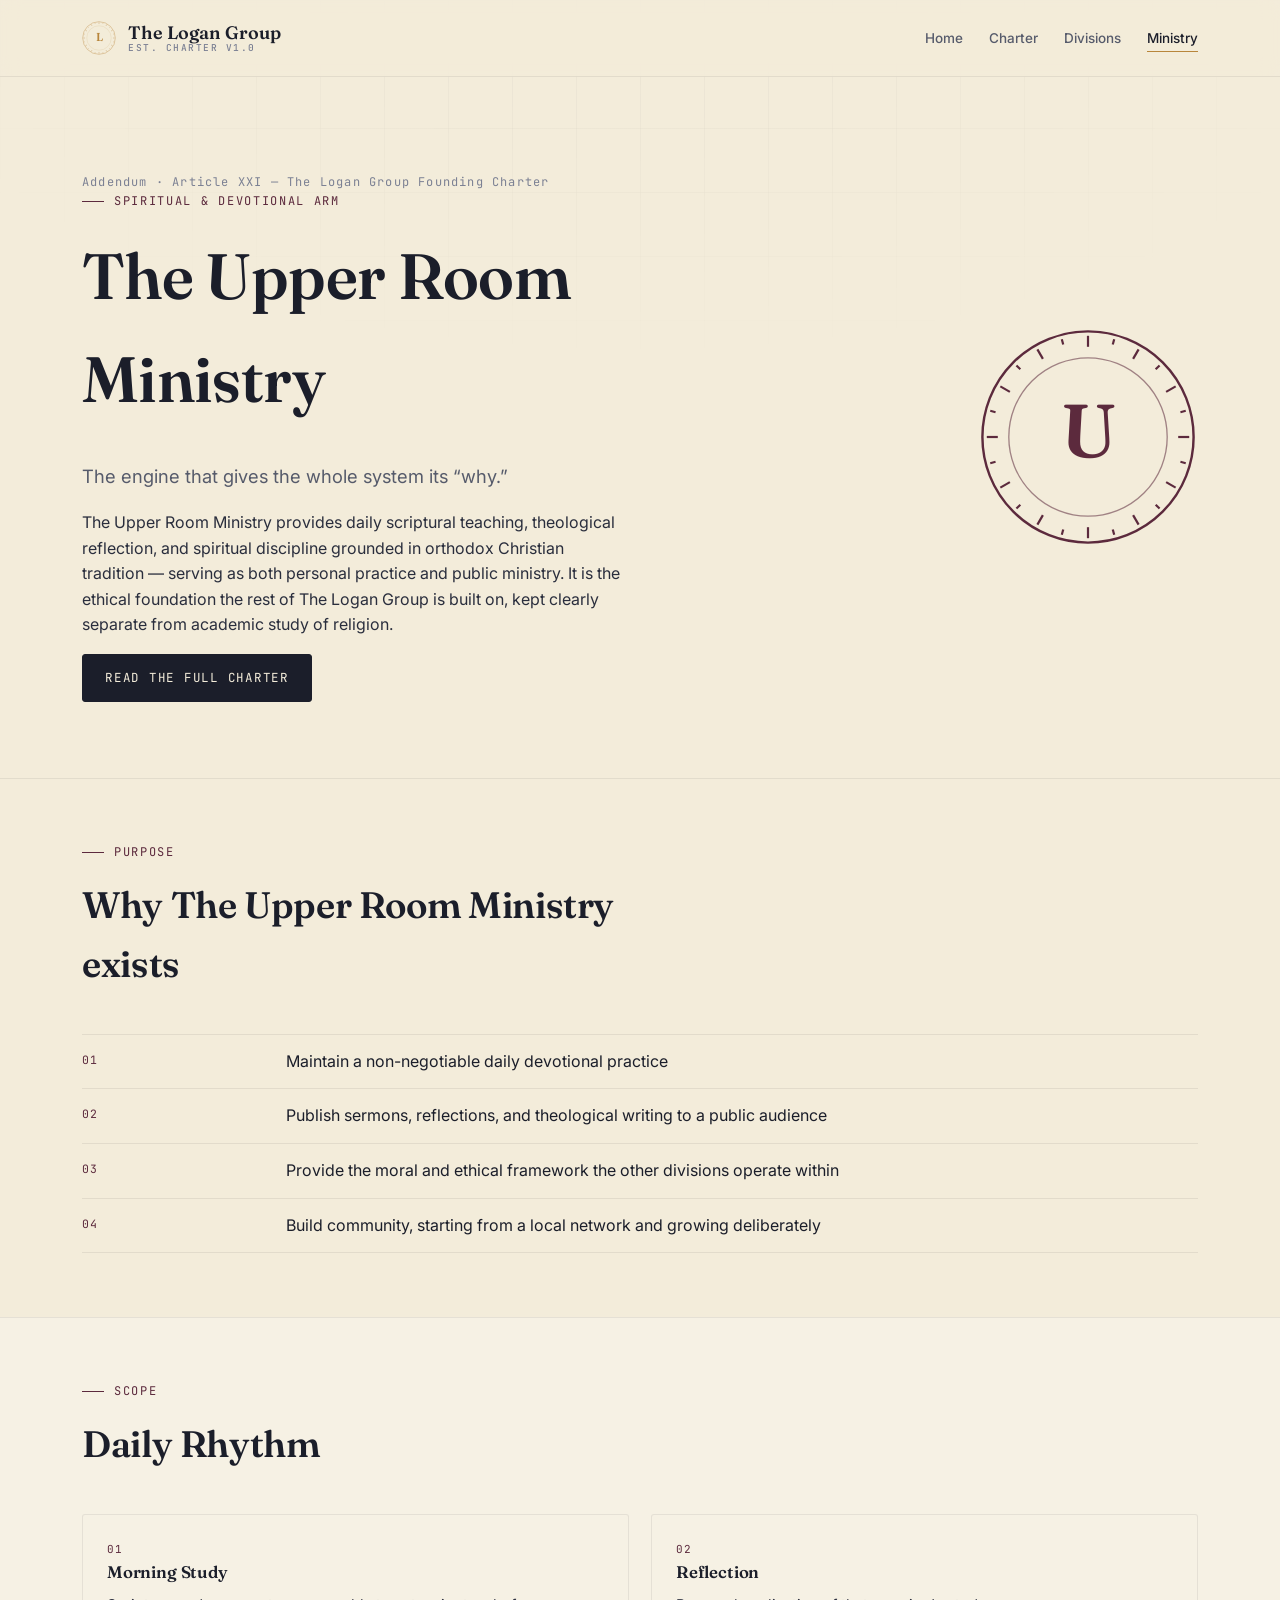
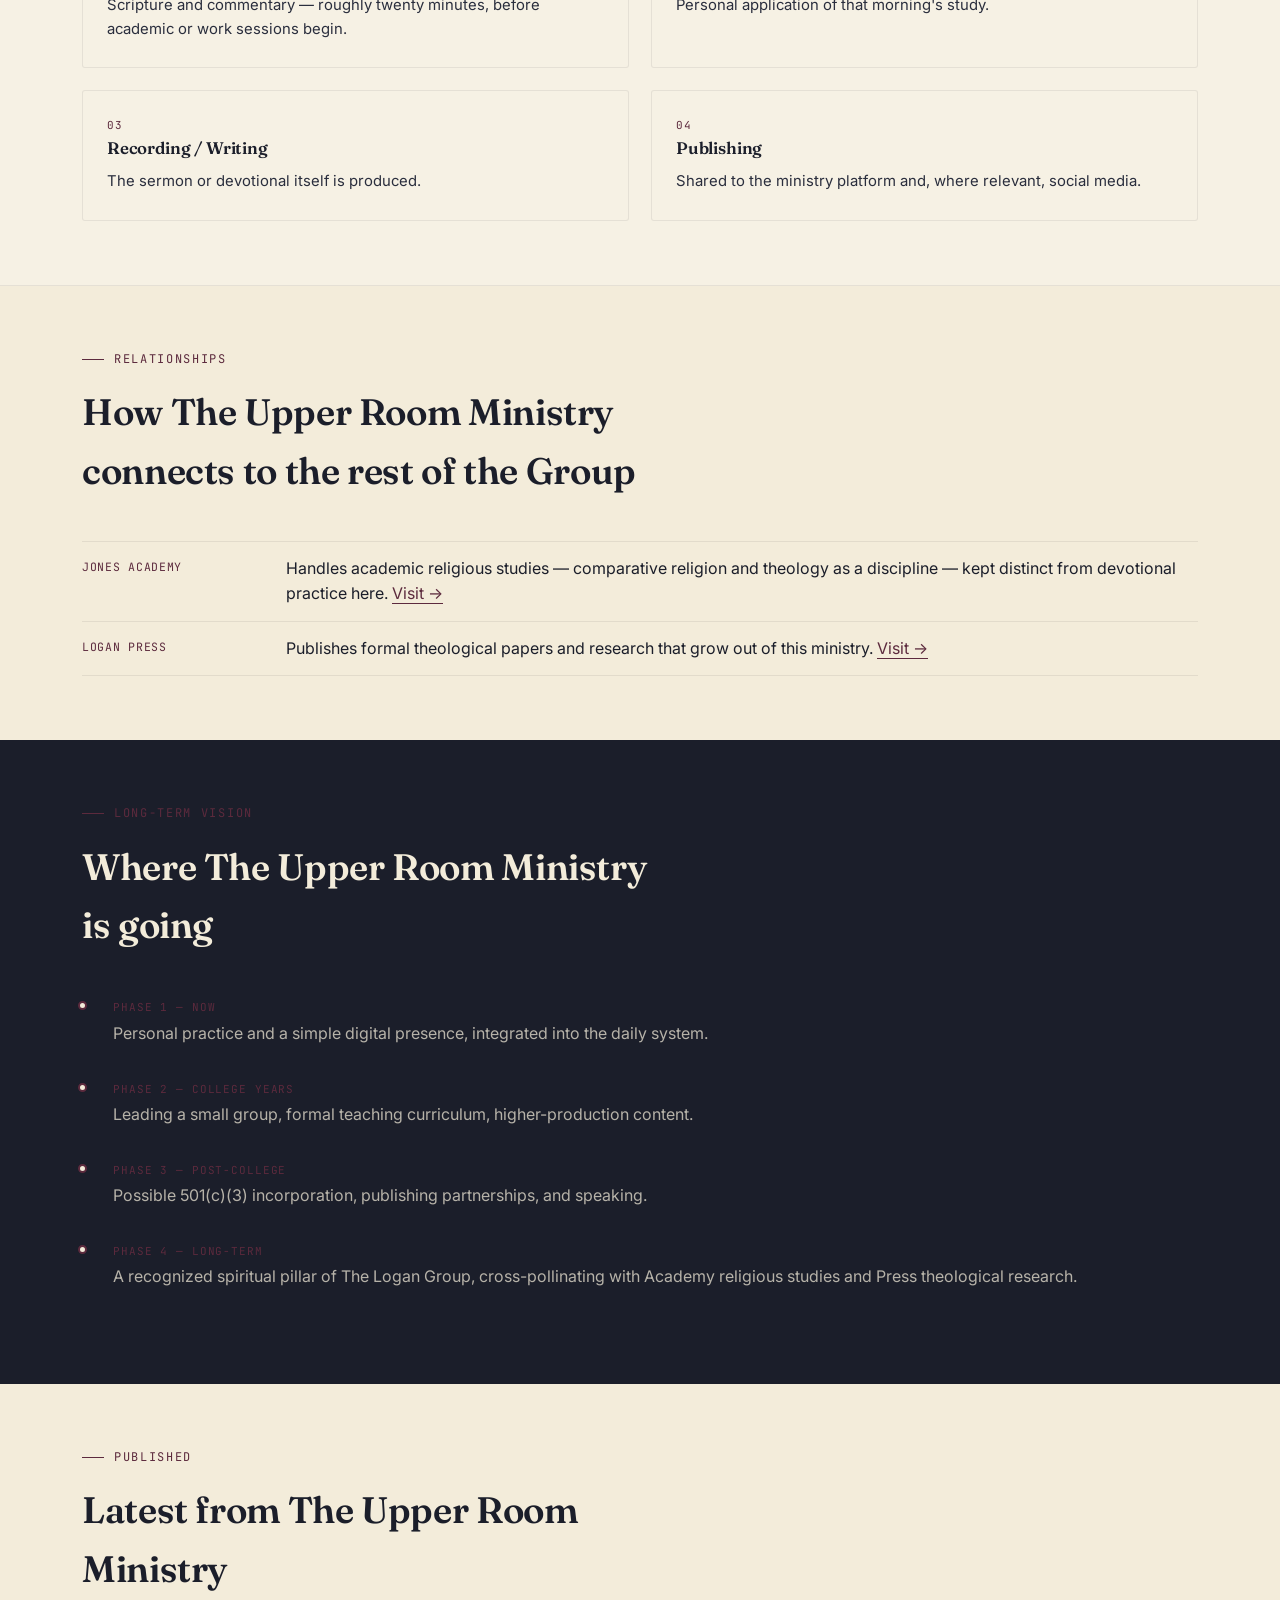
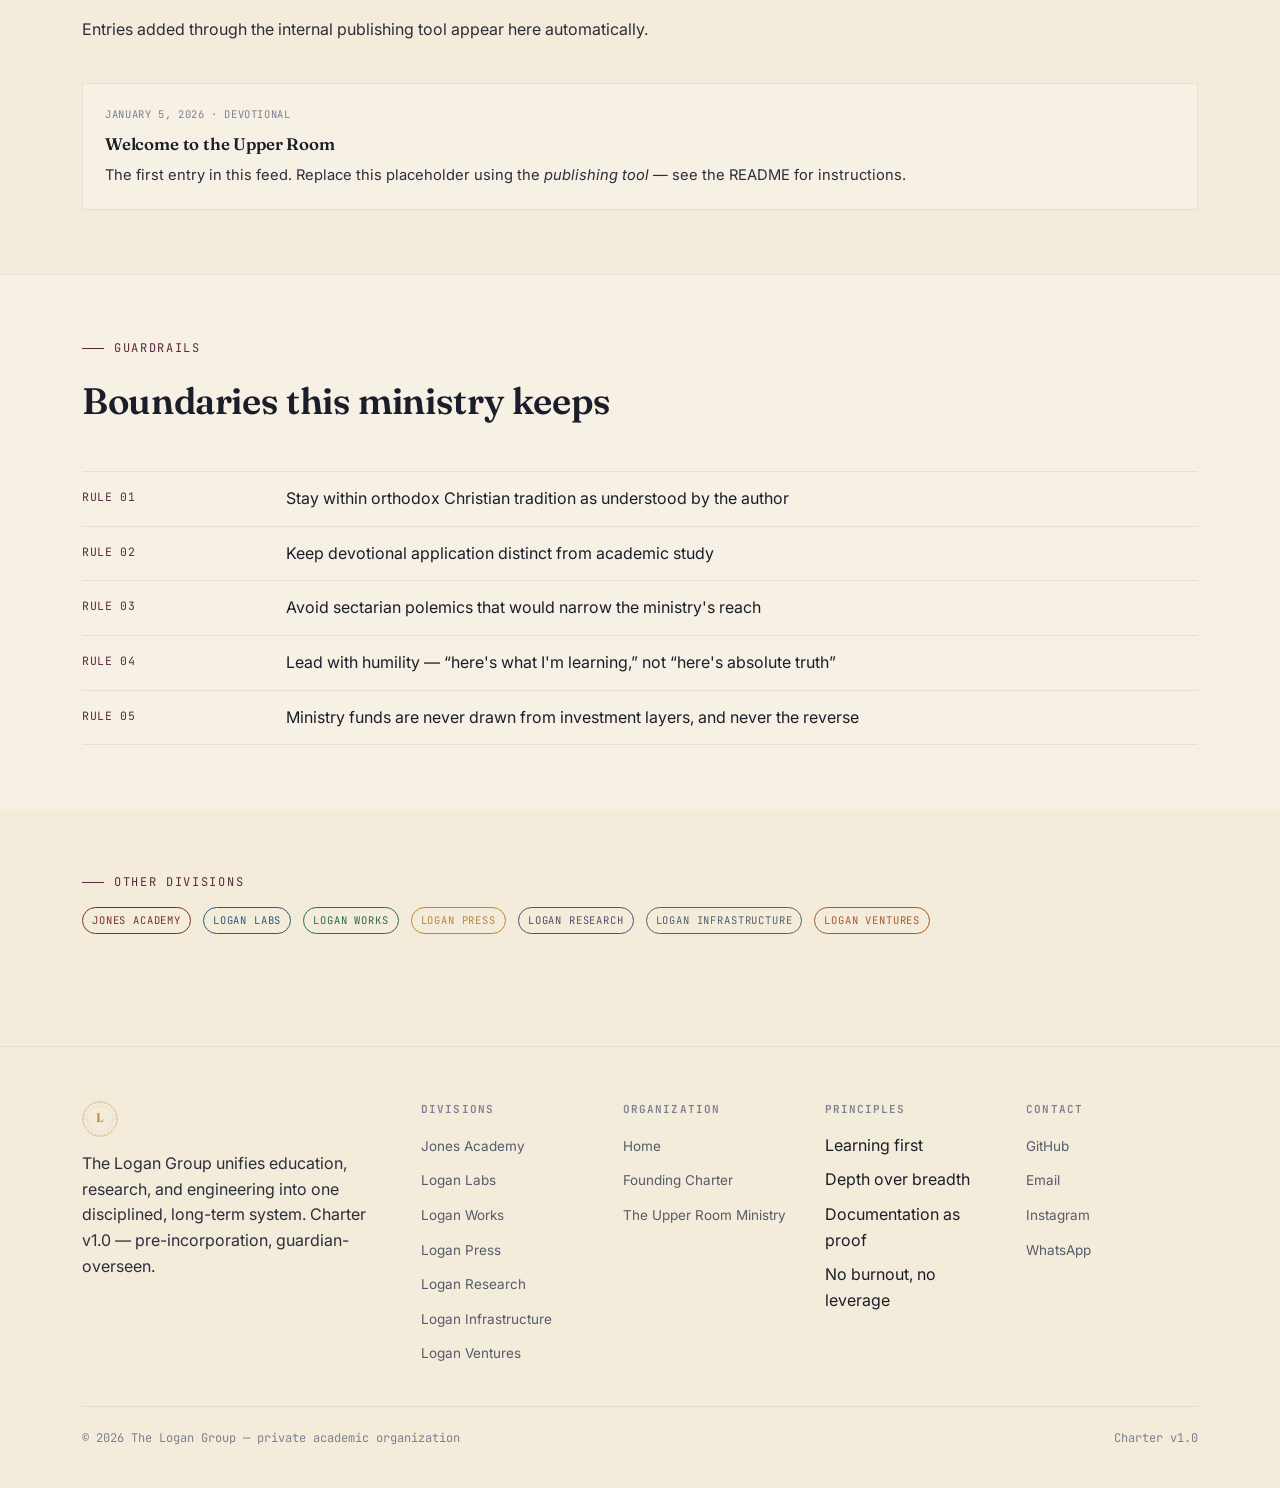
==== ministry.html @ 3ebbcb5c "redesign" ====
<!DOCTYPE html>
<html lang="en">
<head>
<meta charset="UTF-8" />
<meta name="viewport" content="width=device-width, initial-scale=1.0" />
<title>The Upper Room Ministry — The Logan Group</title>
<meta name="description" content="The Upper Room Ministry provides daily scriptural teaching, theological reflection, and spiritual discipline grounded in orthodox Christian tradition — ser" />
<link rel="icon" href="favicon.ico" sizes="any" />
<link rel="icon" href="assets/img/favicon.svg" type="image/svg+xml" />
<link rel="apple-touch-icon" href="assets/img/apple-touch-icon.png" />
<link rel="stylesheet" href="assets/css/style.css" />
<meta property="og:title" content="The Upper Room Ministry — The Logan Group" />
<meta property="og:description" content="The Upper Room Ministry provides daily scriptural teaching, theological reflection, and spiritual discipline grounded in orthodox Christian tradition — ser" />
<meta property="og:type" content="website" />

</head>
<body style="--accent:var(--acc-ministry)">
  <header class="site-header">
    <div class="wrap">
      <a class="brand" href="./index.html">
        <div class="seal" data-letter="L" data-color="var(--brass)" data-ring="true" style="width:34px;height:34px"></div>
        <span class="brand-name">The Logan Group<small>Est. Charter v1.0</small></span>
      </a>
      <nav class="main-nav" aria-label="Primary">
        <ul>
          <li><a href="index.html">Home</a></li>
          <li><a href="charter.html">Charter</a></li>
          <li><a href="index.html#divisions">Divisions</a></li>
          <li><a href="ministry.html" aria-current="page">Ministry</a></li>
        </ul>
      </nav>
      <button class="nav-toggle" aria-label="Toggle menu" aria-expanded="false">
        <span></span><span></span><span></span>
      </button>
    </div>
  </header>
  <div class="mobile-nav" aria-label="Mobile">
    <ul>
      <li><a href="index.html">Home</a></li>
          <li><a href="charter.html">Charter</a></li>
          <li><a href="index.html#divisions">Divisions</a></li>
          <li><a href="ministry.html">Ministry</a></li>
    </ul>
  </div>

  <section class="hero">
    <div class="wrap grid cols-2" style="align-items:center;">
      <div class="reveal">
        <div class="article-no">Addendum · Article XXI &mdash; The Logan Group Founding Charter</div>
        <div class="eyebrow">Spiritual & Devotional Arm</div>
        
        <h1>The Upper Room Ministry</h1>
        <p class="lede">The engine that gives the whole system its “why.”</p>
        <p>The Upper Room Ministry provides daily scriptural teaching, theological reflection, and spiritual discipline grounded in orthodox Christian tradition — serving as both personal practice and public ministry. It is the ethical foundation the rest of The Logan Group is built on, kept clearly separate from academic study of religion.</p>
        <a class="btn primary" href="charter.html">Read the full Charter</a>
      </div>
      <div class="hero-seal-wrap reveal" style="--i:1">
        <div class="seal" data-letter="U" data-color="var(--acc-ministry)" data-ring="true" style="width:220px;height:220px"></div>
      </div>
    </div>
  </section>

  <hr class="rule" />

  <section>
    <div class="wrap">
      <div class="section-head reveal">
        <div class="eyebrow">Purpose</div>
        <h2>Why The Upper Room Ministry exists</h2>
      </div>
      <ul class="kv-list reveal">
        <li><span class="k">01</span><span class="v">Maintain a non-negotiable daily devotional practice</span></li><li><span class="k">02</span><span class="v">Publish sermons, reflections, and theological writing to a public audience</span></li><li><span class="k">03</span><span class="v">Provide the moral and ethical framework the other divisions operate within</span></li><li><span class="k">04</span><span class="v">Build community, starting from a local network and growing deliberately</span></li>
      </ul>
    </div>
  </section>

  <section style="background:var(--cream-ink);border-top:1px solid var(--paper-line);border-bottom:1px solid var(--paper-line);">
    <div class="wrap">
      <div class="section-head reveal">
        <div class="eyebrow">Scope</div>
        <h2>Daily Rhythm</h2>
      </div>
      <div class="grid cols-2 reveal-stagger">
        <div class="card reveal" style="--i:0">
          <div class="num">01</div>
          <h3>Morning Study</h3>
          <p>Scripture and commentary — roughly twenty minutes, before academic or work sessions begin.</p>
        </div>
        <div class="card reveal" style="--i:1">
          <div class="num">02</div>
          <h3>Reflection</h3>
          <p>Personal application of that morning's study.</p>
        </div>
        <div class="card reveal" style="--i:2">
          <div class="num">03</div>
          <h3>Recording / Writing</h3>
          <p>The sermon or devotional itself is produced.</p>
        </div>
        <div class="card reveal" style="--i:3">
          <div class="num">04</div>
          <h3>Publishing</h3>
          <p>Shared to the ministry platform and, where relevant, social media.</p>
        </div>
      </div>
    </div>
  </section>

  <section>
    <div class="wrap">
      <div class="section-head reveal">
        <div class="eyebrow">Relationships</div>
        <h2>How The Upper Room Ministry connects to the rest of the Group</h2>
      </div>
      <ul class="kv-list reveal">
        <li><span class="k">Jones Academy</span><span class="v">Handles academic religious studies — comparative religion and theology as a discipline — kept distinct from devotional practice here. <a href="jones-academy.html" style="color:var(--accent);text-decoration:none;border-bottom:1px solid currentColor;">Visit &rarr;</a></span></li>
          <li><span class="k">Logan Press</span><span class="v">Publishes formal theological papers and research that grow out of this ministry. <a href="logan-press.html" style="color:var(--accent);text-decoration:none;border-bottom:1px solid currentColor;">Visit &rarr;</a></span></li>
      </ul>
    </div>
  </section>

  <section class="dark">
    <div class="wrap">
      <div class="section-head reveal">
        <div class="eyebrow" style="--accent:var(--acc-ministry)">Long-Term Vision</div>
        <h2>Where The Upper Room Ministry is going</h2>
      </div>
      <ul class="timeline reveal" style="--accent:var(--acc-ministry)">
        <li><div class="phase">Phase 1 — Now</div><p style="margin:0;">Personal practice and a simple digital presence, integrated into the daily system.</p></li>
        <li><div class="phase">Phase 2 — College Years</div><p style="margin:0;">Leading a small group, formal teaching curriculum, higher-production content.</p></li>
        <li><div class="phase">Phase 3 — Post-College</div><p style="margin:0;">Possible 501(c)(3) incorporation, publishing partnerships, and speaking.</p></li>
        <li><div class="phase">Phase 4 — Long-Term</div><p style="margin:0;">A recognized spiritual pillar of The Logan Group, cross-pollinating with Academy religious studies and Press theological research.</p></li>
      </ul>
    </div>
  </section>

  <section>
    <div class="wrap">
      <div class="section-head reveal">
        <div class="eyebrow">Published</div>
        <h2>Latest from The Upper Room Ministry</h2>
        <p>Entries added through the internal publishing tool appear here automatically.</p>
      </div>
      <div data-resource-feed="assets/data/ministry.json"></div>
    </div>
  </section>
  
  <section style="background:var(--cream-ink);border-top:1px solid var(--paper-line);">
    <div class="wrap">
      <div class="section-head reveal">
        <div class="eyebrow" style="--accent:var(--acc-ministry)">Guardrails</div>
        <h2>Boundaries this ministry keeps</h2>
      </div>
      <ul class="kv-list reveal">
        <li><span class="k">Rule 01</span><span class="v">Stay within orthodox Christian tradition as understood by the author</span></li><li><span class="k">Rule 02</span><span class="v">Keep devotional application distinct from academic study</span></li><li><span class="k">Rule 03</span><span class="v">Avoid sectarian polemics that would narrow the ministry's reach</span></li><li><span class="k">Rule 04</span><span class="v">Lead with humility — “here's what I'm learning,” not “here's absolute truth”</span></li><li><span class="k">Rule 05</span><span class="v">Ministry funds are never drawn from investment layers, and never the reverse</span></li>
      </ul>
    </div>
  </section>

  <section>
    <div class="wrap reveal">
      <div class="eyebrow">Other Divisions</div>
      <div><a class="tag" href="jones-academy.html" style="color:var(--acc-academy);text-decoration:none;margin:0 8px 8px 0;">Jones Academy</a>
        <a class="tag" href="logan-labs.html" style="color:var(--acc-labs);text-decoration:none;margin:0 8px 8px 0;">Logan Labs</a>
        <a class="tag" href="logan-works.html" style="color:var(--acc-works);text-decoration:none;margin:0 8px 8px 0;">Logan Works</a>
        <a class="tag" href="logan-press.html" style="color:var(--acc-press);text-decoration:none;margin:0 8px 8px 0;">Logan Press</a>
        <a class="tag" href="logan-research.html" style="color:var(--acc-research);text-decoration:none;margin:0 8px 8px 0;">Logan Research</a>
        <a class="tag" href="logan-infrastructure.html" style="color:var(--acc-infra);text-decoration:none;margin:0 8px 8px 0;">Logan Infrastructure</a>
        <a class="tag" href="logan-ventures.html" style="color:var(--acc-ventures);text-decoration:none;margin:0 8px 8px 0;">Logan Ventures</a></div>
    </div>
  </section>

  <footer class="site-footer">
    <div class="wrap">
      <div class="footer-grid footer-grid-5">
        <div>
          <div class="seal" data-letter="L" data-color="var(--brass)" data-ring="true" style="width:36px;height:36px"></div>
          <p style="margin-top:14px;max-width:34ch;">The Logan Group unifies education, research, and engineering into one disciplined, long-term system. Charter v1.0 &mdash; pre-incorporation, guardian-overseen.</p>
        </div>
        <div>
          <h4>Divisions</h4>
          <ul>
            <li><a href="jones-academy.html">Jones Academy</a></li>
          <li><a href="logan-labs.html">Logan Labs</a></li>
          <li><a href="logan-works.html">Logan Works</a></li>
          <li><a href="logan-press.html">Logan Press</a></li>
          <li><a href="logan-research.html">Logan Research</a></li>
          <li><a href="logan-infrastructure.html">Logan Infrastructure</a></li>
          <li><a href="logan-ventures.html">Logan Ventures</a></li>
          </ul>
        </div>
        <div>
          <h4>Organization</h4>
          <ul>
            <li><a href="./index.html">Home</a></li>
            <li><a href="./charter.html">Founding Charter</a></li>
            <li><a href="./ministry.html">The Upper Room Ministry</a></li>
          </ul>
        </div>
        <div>
          <h4>Principles</h4>
          <ul>
            <li>Learning first</li>
            <li>Depth over breadth</li>
            <li>Documentation as proof</li>
            <li>No burnout, no leverage</li>
          </ul>
        </div>
        <div>
          <h4>Contact</h4>
          <ul>
            <li><a href="https://github.com/joneslogan1106" target="_blank" rel="noopener">GitHub</a></li>
            <li><a href="mailto:loganjones110613@gmail.com">Email</a></li>
            <li><a href="https://www.instagram.com/loeasy68" target="_blank" rel="noopener">Instagram</a></li>
            <li><a href="https://wa.me/12404995414" target="_blank" rel="noopener">WhatsApp</a></li>
          </ul>
        </div>
      </div>
      <hr class="rule" />
      <div class="footer-bottom" style="margin-top:22px;">
        <span>&copy; <span id="year"></span> The Logan Group &mdash; private academic organization</span>
        <span>Charter v1.0</span>
      </div>
    </div>
  </footer>
<script>document.getElementById('year').textContent = new Date().getFullYear();</script>
<script src="assets/js/main.js"></script>
</body>
</html>
---- assets/css/style.css ----
/* ==========================================================================
   THE LOGAN GROUP — core stylesheet
   Design language: an illuminated charter meets a systems-engineering
   blueprint. Parchment + ink, brass seals, hairline grids, monospace
   article numbering.
   ========================================================================== */

@import url('https://fonts.googleapis.com/css2?family=Fraunces:ital,opsz,wght@0,9..144,300;0,9..144,500;0,9..144,600;0,9..144,700;1,9..144,500&family=Inter:wght@400;500;600&family=JetBrains+Mono:wght@400;500&display=swap');

:root{
  --ink:        #1B1E2A;
  --ink-soft:   #2A2E3D;
  --parchment:  #F3ECDA;
  --parchment-2:#EAE0C6;
  --paper-line: rgba(27,30,42,0.08);
  --brass:      #B8863B;
  --brass-light:#D9A857;
  --slate:      #565B6B;
  --slate-soft: #7B8093;
  --cream-ink:  #F6F1E4;

  /* division accents */
  --acc-academy:  #7A2E2E;
  --acc-labs:     #2E5A78;
  --acc-works:    #2E6B4F;
  --acc-press:    #B8863B;
  --acc-research: #5B4A6E;
  --acc-infra:    #55606E;
  --acc-ventures: #A8592E;
  --acc-ministry: #5C2A3D;
  --acc-group:    #B8863B;

  --font-display: 'Fraunces', 'Iowan Old Style', ui-serif, Georgia, serif;
  --font-body: 'Inter', -apple-system, BlinkMacSystemFont, 'Segoe UI', sans-serif;
  --font-mono: 'JetBrains Mono', ui-monospace, SFMono-Regular, monospace;

  --radius: 3px;
  --wrap: 1180px;
}

@view-transition{ navigation: auto; }

*, *::before, *::after{ box-sizing: border-box; }
html{ scroll-behavior: smooth; }
@media (prefers-reduced-motion: reduce){
  html{ scroll-behavior: auto; }
  *, *::before, *::after{ animation-duration: 0.001ms !important; animation-iteration-count: 1 !important; transition-duration: 0.001ms !important; scroll-behavior: auto !important; }
}

body{
  margin:0;
  background: var(--parchment);
  color: var(--ink);
  font-family: var(--font-body);
  font-size: 16px;
  line-height: 1.6;
  -webkit-font-smoothing: antialiased;
}

body::before{
  content:"";
  position: fixed; inset:0;
  pointer-events:none;
  z-index: 0;
  opacity: .5;
  background-image:
    linear-gradient(var(--paper-line) 1px, transparent 1px),
    linear-gradient(90deg, var(--paper-line) 1px, transparent 1px);
  background-size: 64px 64px;
  mask-image: radial-gradient(ellipse 90% 60% at 50% 0%, #000 0%, transparent 70%);
}

h1,h2,h3,h4{
  font-family: var(--font-display);
  font-weight: 600;
  letter-spacing: -0.01em;
  margin: 0 0 .5em;
  color: var(--ink);
}
p{ margin: 0 0 1em; color: var(--ink-soft); }
a{ color: inherit; }

.wrap{ max-width: var(--wrap); margin: 0 auto; padding: 0 32px; position:relative; z-index:1; }

.eyebrow{
  font-family: var(--font-mono);
  font-size: 12px;
  letter-spacing: .14em;
  text-transform: uppercase;
  color: var(--accent, var(--brass));
  display:flex; align-items:center; gap:10px;
  margin-bottom: 14px;
}
.eyebrow::before{
  content:"";
  width: 22px; height: 1px;
  background: var(--accent, var(--brass));
  display:inline-block;
}

/* ---------------------------- header / nav ---------------------------- */
.site-header{
  position: sticky; top:0; z-index: 50;
  background: rgba(243,236,218,0.86);
  backdrop-filter: blur(10px) saturate(140%);
  border-bottom: 1px solid var(--paper-line);
}
.site-header .wrap{ display:flex; align-items:center; justify-content:space-between; height: 76px; }
.brand{ display:flex; align-items:center; gap:12px; text-decoration:none; }
.brand .seal{ width: 34px; height: 34px; }
.brand-name{ font-family: var(--font-display); font-weight:600; font-size:18px; line-height:1.1; }
.brand-name small{ display:block; font-family: var(--font-mono); font-size:9.5px; letter-spacing:.16em; color: var(--slate-soft); text-transform:uppercase; font-weight:500; }

.nav-toggle{ display:none; background:none; border:1px solid var(--paper-line); border-radius: var(--radius); width:42px; height:42px; cursor:pointer; }
.nav-toggle span{ display:block; width:18px; height:1.5px; background: var(--ink); margin: 4px auto; transition: transform .25s ease, opacity .25s ease; }

.main-nav ul{ list-style:none; display:flex; gap: 26px; margin:0; padding:0; }
.main-nav a{
  text-decoration:none; font-size: 13.5px; font-weight:500; color: var(--slate);
  position:relative; padding: 6px 0; transition: color .2s ease;
}
.main-nav a::after{
  content:""; position:absolute; left:0; right:100%; bottom:0; height:1px; background: var(--brass);
  transition: right .28s cubic-bezier(.4,0,.2,1);
}
.main-nav a:hover, .main-nav a[aria-current="page"]{ color: var(--ink); }
.main-nav a:hover::after, .main-nav a[aria-current="page"]::after{ right:0; }

/* ------------------------------- hero ---------------------------------- */
.hero{
  padding: 96px 0 76px;
  position:relative;
}
.hero .article-no{
  font-family: var(--font-mono); font-size:12px; color: var(--slate-soft);
  letter-spacing:.1em;
}
.hero h1{
  font-size: clamp(2.4rem, 5vw, 4.1rem);
  max-width: 14ch;
}
.hero .lede{
  font-size: 1.15rem; max-width: 62ch; color: var(--slate);
}
.hero-seal-wrap{ display:flex; justify-content:flex-end; }

.btn{
  display:inline-flex; align-items:center; gap:8px;
  font-family: var(--font-mono); font-size: 12.5px; letter-spacing:.06em; text-transform:uppercase;
  padding: 13px 22px; border-radius: var(--radius);
  border: 1px solid var(--ink); text-decoration:none; color: var(--ink);
  background: transparent; cursor:pointer;
  transition: background .25s ease, color .25s ease, transform .2s ease;
}
.btn:hover{ background: var(--ink); color: var(--parchment); transform: translateY(-1px); }
.btn.primary{ background: var(--ink); color: var(--parchment); }
.btn.primary:hover{ background: var(--accent, var(--brass)); border-color: var(--accent, var(--brass)); color: var(--ink); }

/* ------------------------------ sections -------------------------------- */
section{ padding: 64px 0; position:relative; }
.section-head{ max-width: 60ch; margin-bottom: 40px; }
.section-head h2{ font-size: clamp(1.6rem,3vw,2.3rem); }

.rule{ height:1px; background: var(--paper-line); border:none; margin: 0; }

.grid{ display:grid; gap: 22px; }
.grid.cols-2{ grid-template-columns: repeat(2,1fr); }
.grid.cols-3{ grid-template-columns: repeat(3,1fr); }
.grid.cols-4{ grid-template-columns: repeat(4,1fr); }

.card{
  background: var(--cream-ink);
  border: 1px solid var(--paper-line);
  border-radius: var(--radius);
  padding: 26px 24px;
  transition: transform .3s cubic-bezier(.4,0,.2,1), box-shadow .3s ease, border-color .3s ease;
}
.card:hover{ transform: translateY(-3px); box-shadow: 0 14px 30px -18px rgba(27,30,42,.35); border-color: var(--accent, var(--brass)); }
.card h3{ font-size: 1.05rem; margin-bottom:8px; }
.card p{ font-size: .93rem; margin-bottom:0; }
.card .num{ font-family: var(--font-mono); font-size:11px; color: var(--accent, var(--brass)); letter-spacing:.08em; }

/* ---------------------------- division index grid ------------------------ */
.div-grid{ display:grid; grid-template-columns: repeat(4,1fr); gap:1px; background: var(--paper-line); border:1px solid var(--paper-line); }
.div-card{
  background: var(--parchment); padding: 30px 24px; text-decoration:none; color:inherit;
  display:flex; flex-direction:column; gap:14px; min-height: 210px;
  position:relative; overflow:hidden;
  transition: background .3s ease;
}
.div-card:hover{ background: var(--cream-ink); }
.div-card .seal{ width:40px; height:40px; }
.div-card h3{ font-size:1.02rem; margin-bottom:2px; }
.div-card .role{ font-family: var(--font-mono); font-size:10.5px; letter-spacing:.08em; text-transform:uppercase; color: var(--accent); }
.div-card p{ font-size:.86rem; color: var(--slate); margin:0; }
.div-card .go{
  margin-top:auto; font-family: var(--font-mono); font-size:11px; color: var(--accent);
  display:flex; align-items:center; gap:6px; opacity:0; transform: translateX(-6px);
  transition: opacity .25s ease, transform .25s ease;
}
.div-card:hover .go{ opacity:1; transform: translateX(0); }
.div-card.inactive{ opacity: .55; }
.div-card.inactive::after{
  content:"DORMANT"; position:absolute; top:16px; right:16px; font-family: var(--font-mono);
  font-size:9px; letter-spacing:.14em; color: var(--slate-soft); border:1px solid var(--paper-line); padding:3px 7px; border-radius: 999px;
}

/* -------------------------------- lists ---------------------------------- */
.kv-list{ list-style:none; margin:0; padding:0; }
.kv-list li{ display:flex; gap:14px; padding: 14px 0; border-bottom:1px solid var(--paper-line); }
.kv-list li:first-child{ border-top:1px solid var(--paper-line); }
.kv-list .k{ font-family: var(--font-mono); font-size:11.5px; color: var(--accent, var(--brass)); min-width: 190px; text-transform:uppercase; letter-spacing:.06em; padding-top:2px; }
.kv-list .v{ flex:1; }

.timeline{ list-style:none; margin:0; padding:0; border-left: 1px solid var(--paper-line); }
.timeline li{ position:relative; padding: 4px 0 30px 30px; }
.timeline li::before{ content:""; position:absolute; left:-5px; top:6px; width:9px; height:9px; border-radius:50%; background: var(--parchment); border:2px solid var(--accent,var(--brass)); }
.timeline .phase{ font-family: var(--font-mono); font-size:11px; text-transform:uppercase; letter-spacing:.08em; color: var(--accent,var(--brass)); margin-bottom:4px; }

/* ------------------------------ resources -------------------------------- */
.res-card{ border:1px solid var(--paper-line); border-radius: var(--radius); padding:22px 22px; background: var(--cream-ink); }
.res-card + .res-card{ margin-top:14px; }
.res-card .meta{ font-family: var(--font-mono); font-size:10.5px; color: var(--slate-soft); text-transform:uppercase; letter-spacing:.06em; margin-bottom:8px; }
.res-card h3{ font-size:1.05rem; margin-bottom:6px; }
.res-card h3 a{ text-decoration:none; border-bottom: 1px solid var(--accent,var(--brass)); }
.res-card p{ font-size:.92rem; margin-bottom:0; }
.res-empty{ font-family: var(--font-mono); font-size: 12.5px; color: var(--slate-soft); padding: 20px 0; }

/* -------------------------------- footer --------------------------------- */
footer.site-footer{ border-top:1px solid var(--paper-line); padding: 54px 0 40px; margin-top: 40px; }
.footer-grid{ display:grid; grid-template-columns: 2fr repeat(3,1fr); gap: 30px; margin-bottom: 40px; }
.footer-grid.footer-grid-5{ grid-template-columns: 1.8fr repeat(4,1fr); }
.footer-grid h4{ font-family: var(--font-mono); font-size:11px; letter-spacing:.1em; text-transform:uppercase; color: var(--slate-soft); margin-bottom:14px; }
.footer-grid ul{ list-style:none; margin:0; padding:0; display:flex; flex-direction:column; gap:9px; }
.footer-grid a{ text-decoration:none; font-size:13.5px; color: var(--slate); transition: color .2s ease; }
.footer-grid a:hover{ color: var(--ink); }
.footer-bottom{ display:flex; justify-content:space-between; align-items:center; font-size:12px; color: var(--slate-soft); font-family: var(--font-mono); }

/* ------------------------------ reveal on scroll -------------------------- */
.reveal{ opacity:0; transform: translateY(18px); transition: opacity .7s cubic-bezier(.16,1,.3,1), transform .7s cubic-bezier(.16,1,.3,1); }
.reveal.in-view{ opacity:1; transform: translateY(0); }
.reveal-stagger > *{ transition-delay: calc(var(--i,0) * 70ms); }

/* --------------------------------- misc ---------------------------------- */
.dark{ background: var(--ink); color: var(--parchment); }
.dark p{ color: rgba(243,236,218,0.72); }
.dark h1,.dark h2,.dark h3{ color: var(--parchment); }
.dark .card{ background: var(--ink-soft); border-color: rgba(243,236,218,.1); }
.dark .rule{ background: rgba(243,236,218,.12); }

.tag{
  font-family: var(--font-mono); font-size:10.5px; text-transform:uppercase; letter-spacing:.08em;
  border:1px solid currentColor; color: var(--accent,var(--brass)); padding:4px 9px; border-radius:999px; display:inline-block;
}

.mobile-nav{
  position: fixed; inset:76px 0 0 0; background: var(--parchment); z-index:49;
  transform: translateY(-8px); opacity:0; pointer-events:none;
  transition: opacity .25s ease, transform .25s ease;
  padding: 30px 32px; overflow:auto;
}
.mobile-nav.open{ opacity:1; transform: translateY(0); pointer-events:auto; }
.mobile-nav ul{ list-style:none; margin:0; padding:0; display:flex; flex-direction:column; }
.mobile-nav a{ display:block; padding: 16px 0; border-bottom:1px solid var(--paper-line); text-decoration:none; font-family: var(--font-display); font-size: 1.4rem; color: var(--ink); }

@media (max-width: 900px){
  .main-nav{ display:none; }
  .nav-toggle{ display:block; }
  .div-grid{ grid-template-columns: repeat(2,1fr); }
  .grid.cols-3, .grid.cols-4{ grid-template-columns: repeat(2,1fr); }
  .footer-grid{ grid-template-columns: 1fr 1fr; }
  .footer-grid.footer-grid-5{ grid-template-columns: 1fr 1fr; }
  .hero-seal-wrap{ justify-content:flex-start; margin-top:28px; }
}
@media (max-width: 560px){
  .div-grid{ grid-template-columns: 1fr; }
  .grid.cols-2, .grid.cols-3, .grid.cols-4{ grid-template-columns: 1fr; }
  .footer-grid{ grid-template-columns: 1fr; }
  .kv-list li{ flex-direction:column; gap:4px; }
  .kv-list .k{ min-width:0; }
  .wrap{ padding: 0 20px; }
}
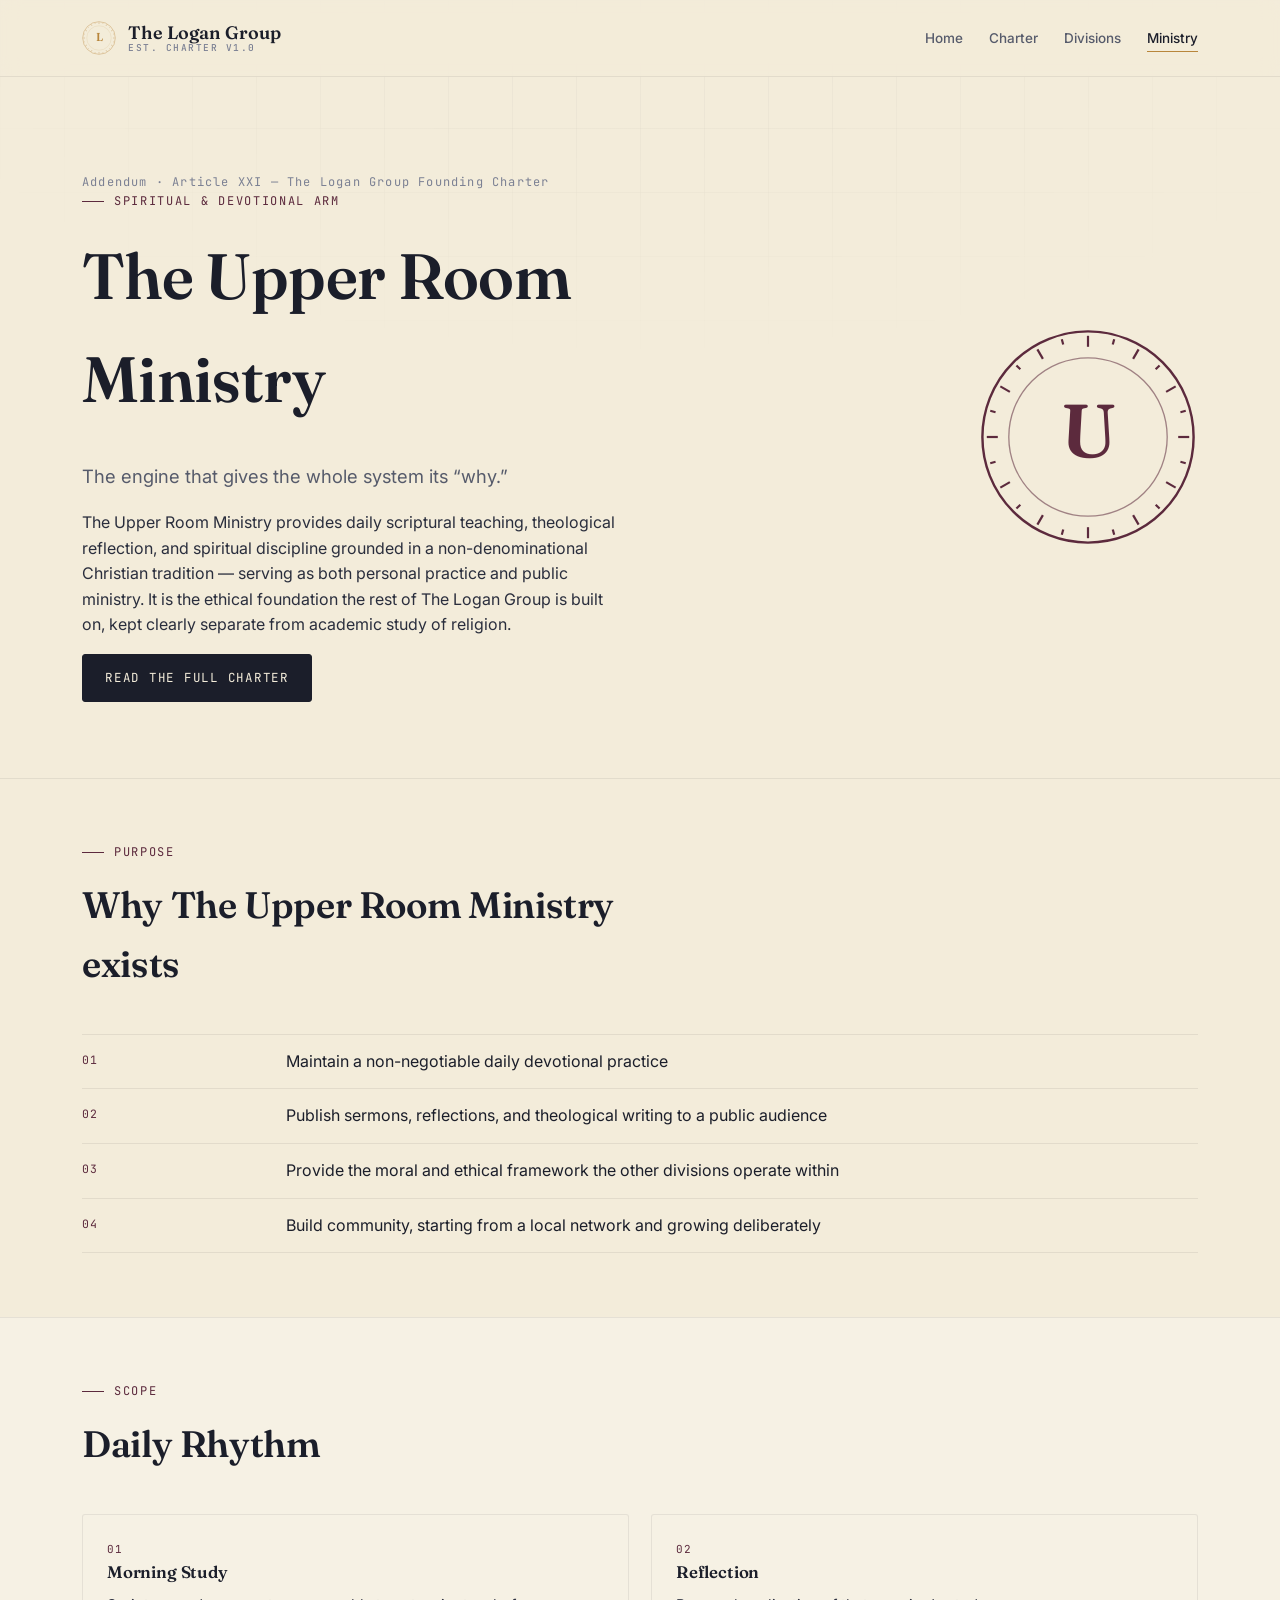
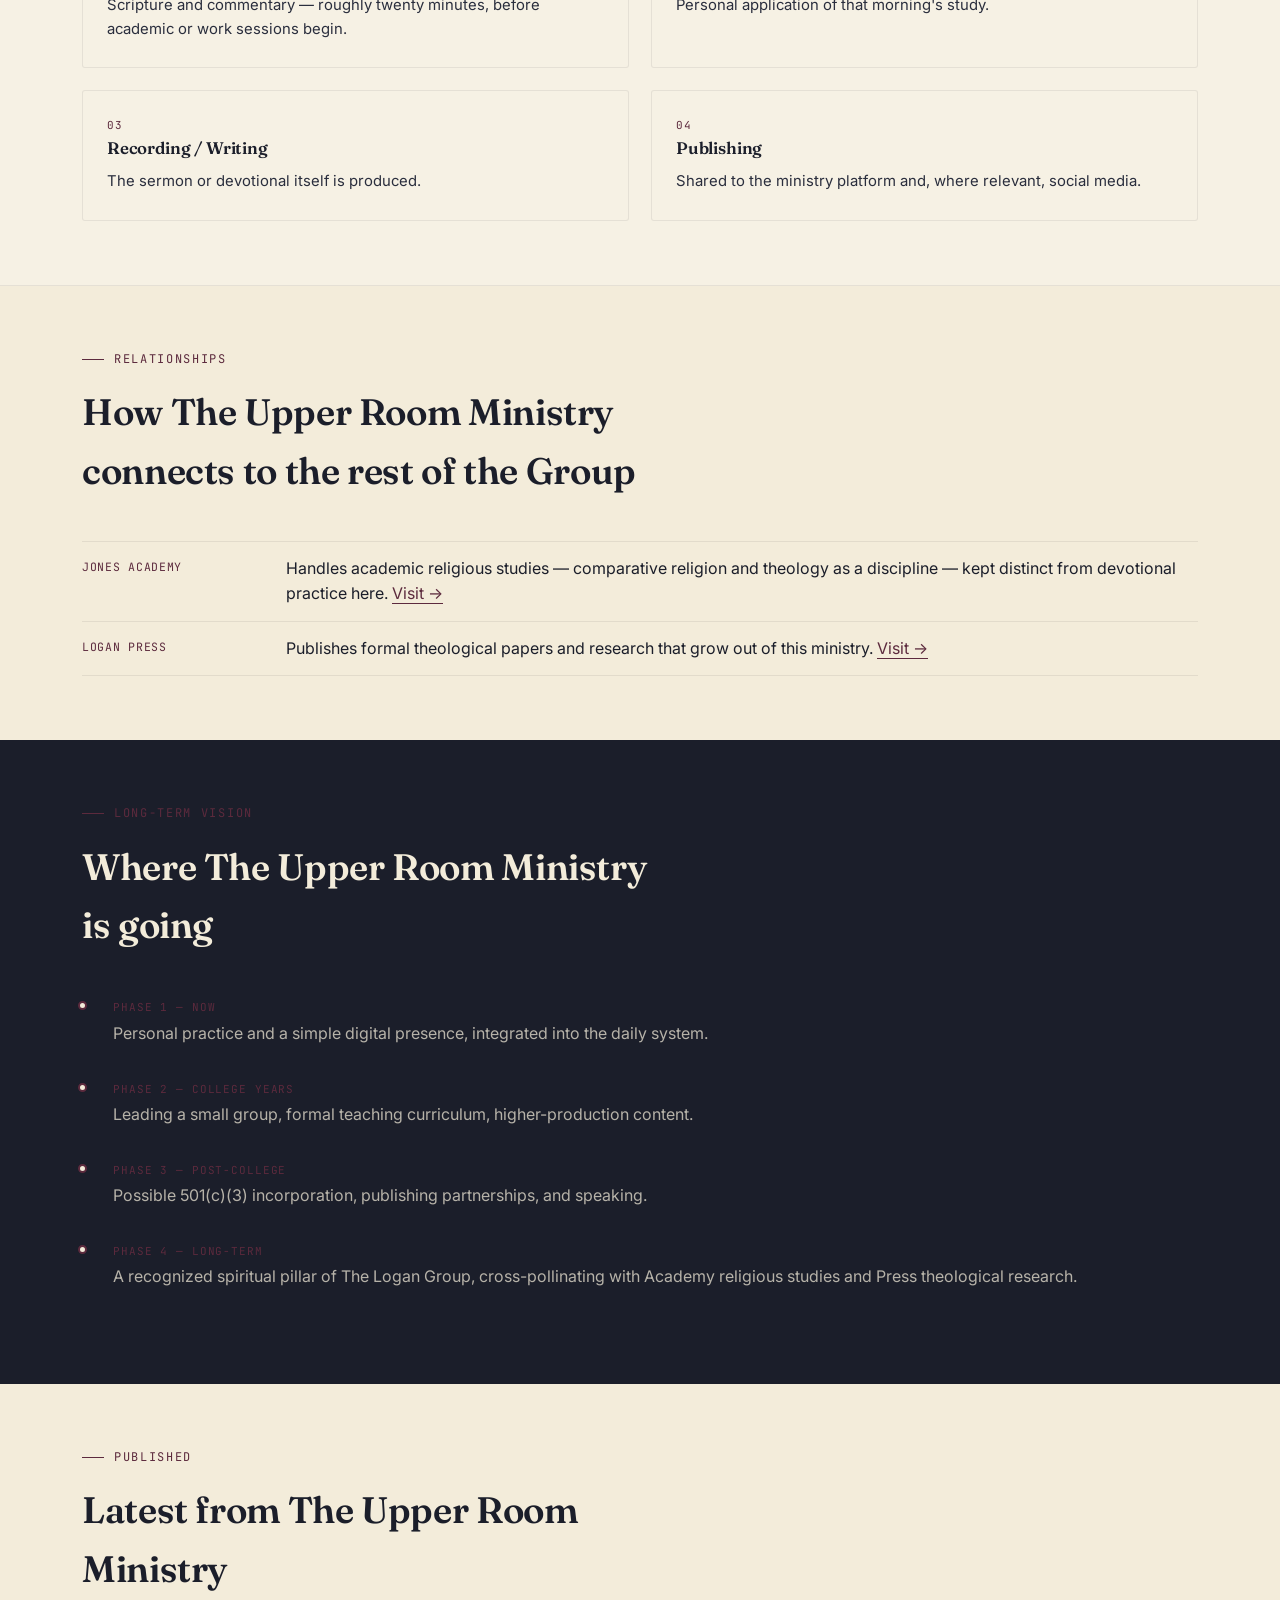
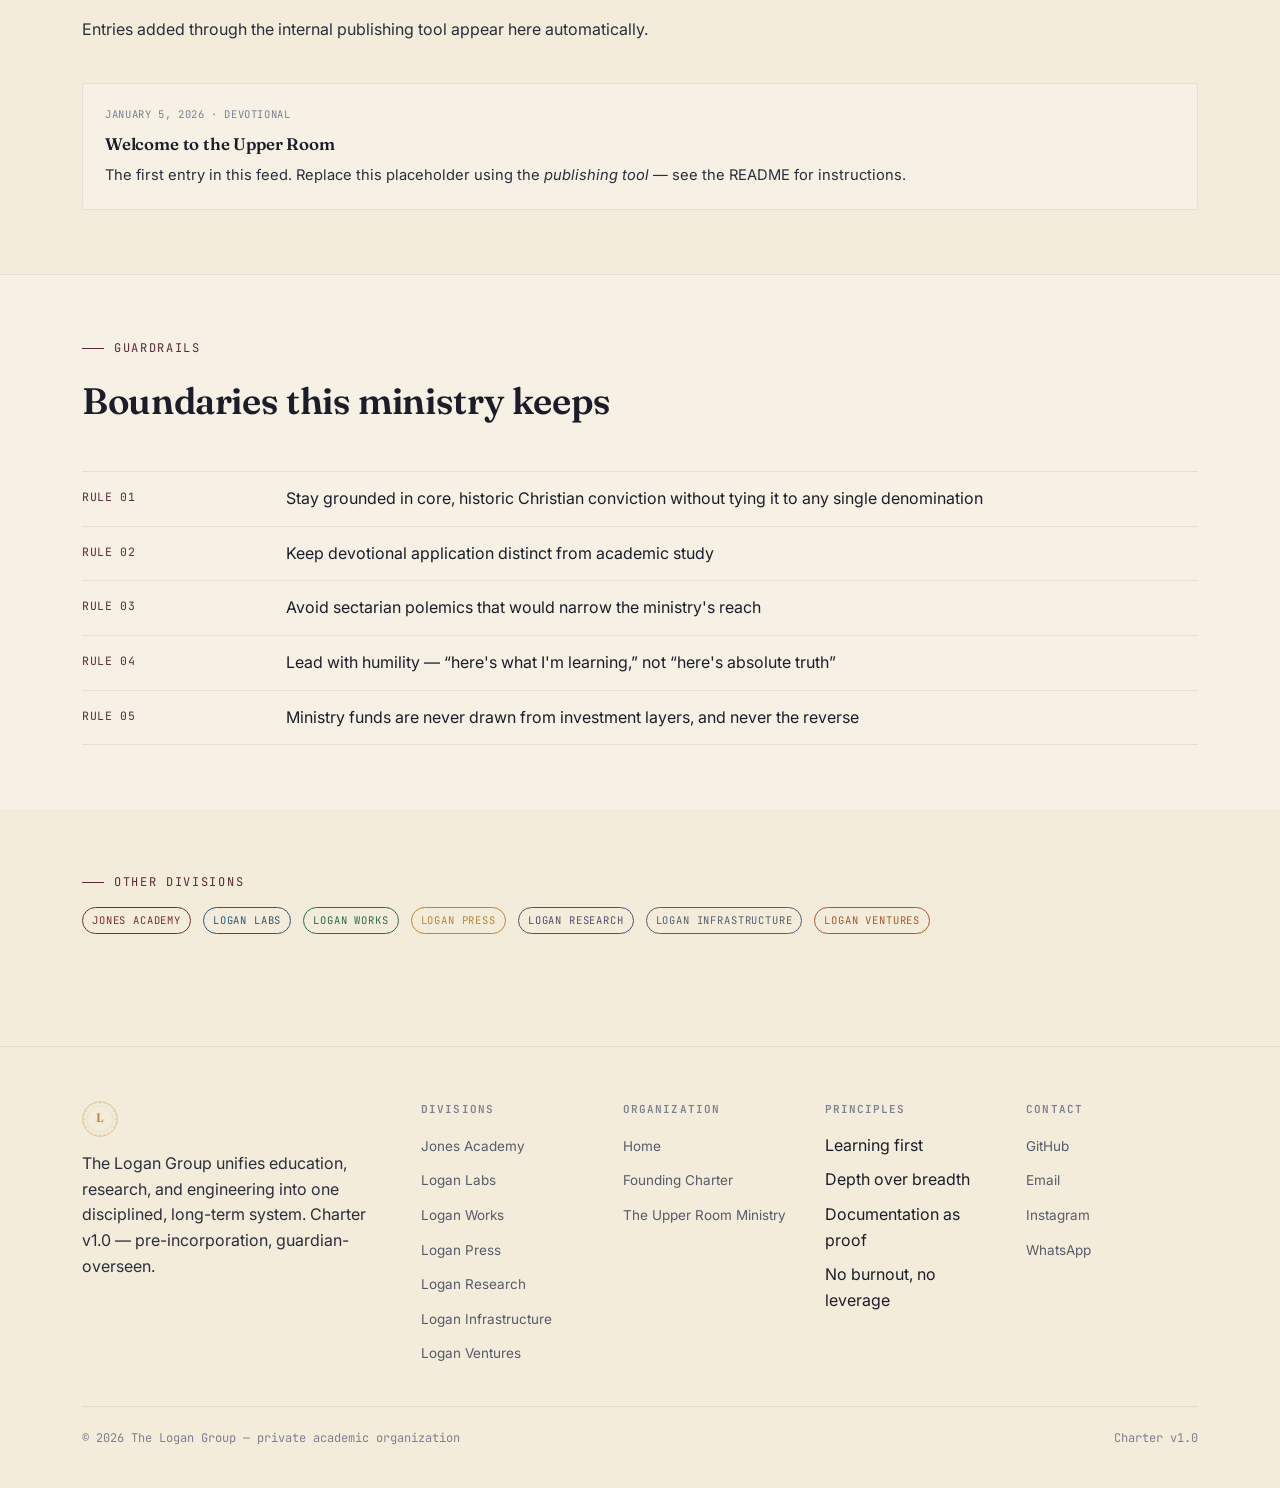
==== commit 82008430: "added content" ====
--- a/ministry.html
+++ b/ministry.html
@@ -4,13 +4,13 @@
 <meta charset="UTF-8" />
 <meta name="viewport" content="width=device-width, initial-scale=1.0" />
 <title>The Upper Room Ministry — The Logan Group</title>
-<meta name="description" content="The Upper Room Ministry provides daily scriptural teaching, theological reflection, and spiritual discipline grounded in orthodox Christian tradition — ser" />
+<meta name="description" content="The Upper Room Ministry provides daily scriptural teaching, theological reflection, and spiritual discipline grounded in a non-denominational Christian tra" />
 <link rel="icon" href="favicon.ico" sizes="any" />
 <link rel="icon" href="assets/img/favicon.svg" type="image/svg+xml" />
 <link rel="apple-touch-icon" href="assets/img/apple-touch-icon.png" />
 <link rel="stylesheet" href="assets/css/style.css" />
 <meta property="og:title" content="The Upper Room Ministry — The Logan Group" />
-<meta property="og:description" content="The Upper Room Ministry provides daily scriptural teaching, theological reflection, and spiritual discipline grounded in orthodox Christian tradition — ser" />
+<meta property="og:description" content="The Upper Room Ministry provides daily scriptural teaching, theological reflection, and spiritual discipline grounded in a non-denominational Christian tra" />
 <meta property="og:type" content="website" />
 
 </head>
@@ -51,7 +51,7 @@
         
         <h1>The Upper Room Ministry</h1>
         <p class="lede">The engine that gives the whole system its “why.”</p>
-        <p>The Upper Room Ministry provides daily scriptural teaching, theological reflection, and spiritual discipline grounded in orthodox Christian tradition — serving as both personal practice and public ministry. It is the ethical foundation the rest of The Logan Group is built on, kept clearly separate from academic study of religion.</p>
+        <p>The Upper Room Ministry provides daily scriptural teaching, theological reflection, and spiritual discipline grounded in a non-denominational Christian tradition — serving as both personal practice and public ministry. It is the ethical foundation the rest of The Logan Group is built on, kept clearly separate from academic study of religion.</p>
         <a class="btn primary" href="charter.html">Read the full Charter</a>
       </div>
       <div class="hero-seal-wrap reveal" style="--i:1">
@@ -151,7 +151,7 @@
         <h2>Boundaries this ministry keeps</h2>
       </div>
       <ul class="kv-list reveal">
-        <li><span class="k">Rule 01</span><span class="v">Stay within orthodox Christian tradition as understood by the author</span></li><li><span class="k">Rule 02</span><span class="v">Keep devotional application distinct from academic study</span></li><li><span class="k">Rule 03</span><span class="v">Avoid sectarian polemics that would narrow the ministry's reach</span></li><li><span class="k">Rule 04</span><span class="v">Lead with humility — “here's what I'm learning,” not “here's absolute truth”</span></li><li><span class="k">Rule 05</span><span class="v">Ministry funds are never drawn from investment layers, and never the reverse</span></li>
+        <li><span class="k">Rule 01</span><span class="v">Stay grounded in core, historic Christian conviction without tying it to any single denomination</span></li><li><span class="k">Rule 02</span><span class="v">Keep devotional application distinct from academic study</span></li><li><span class="k">Rule 03</span><span class="v">Avoid sectarian polemics that would narrow the ministry's reach</span></li><li><span class="k">Rule 04</span><span class="v">Lead with humility — “here's what I'm learning,” not “here's absolute truth”</span></li><li><span class="k">Rule 05</span><span class="v">Ministry funds are never drawn from investment layers, and never the reverse</span></li>
       </ul>
     </div>
   </section>
